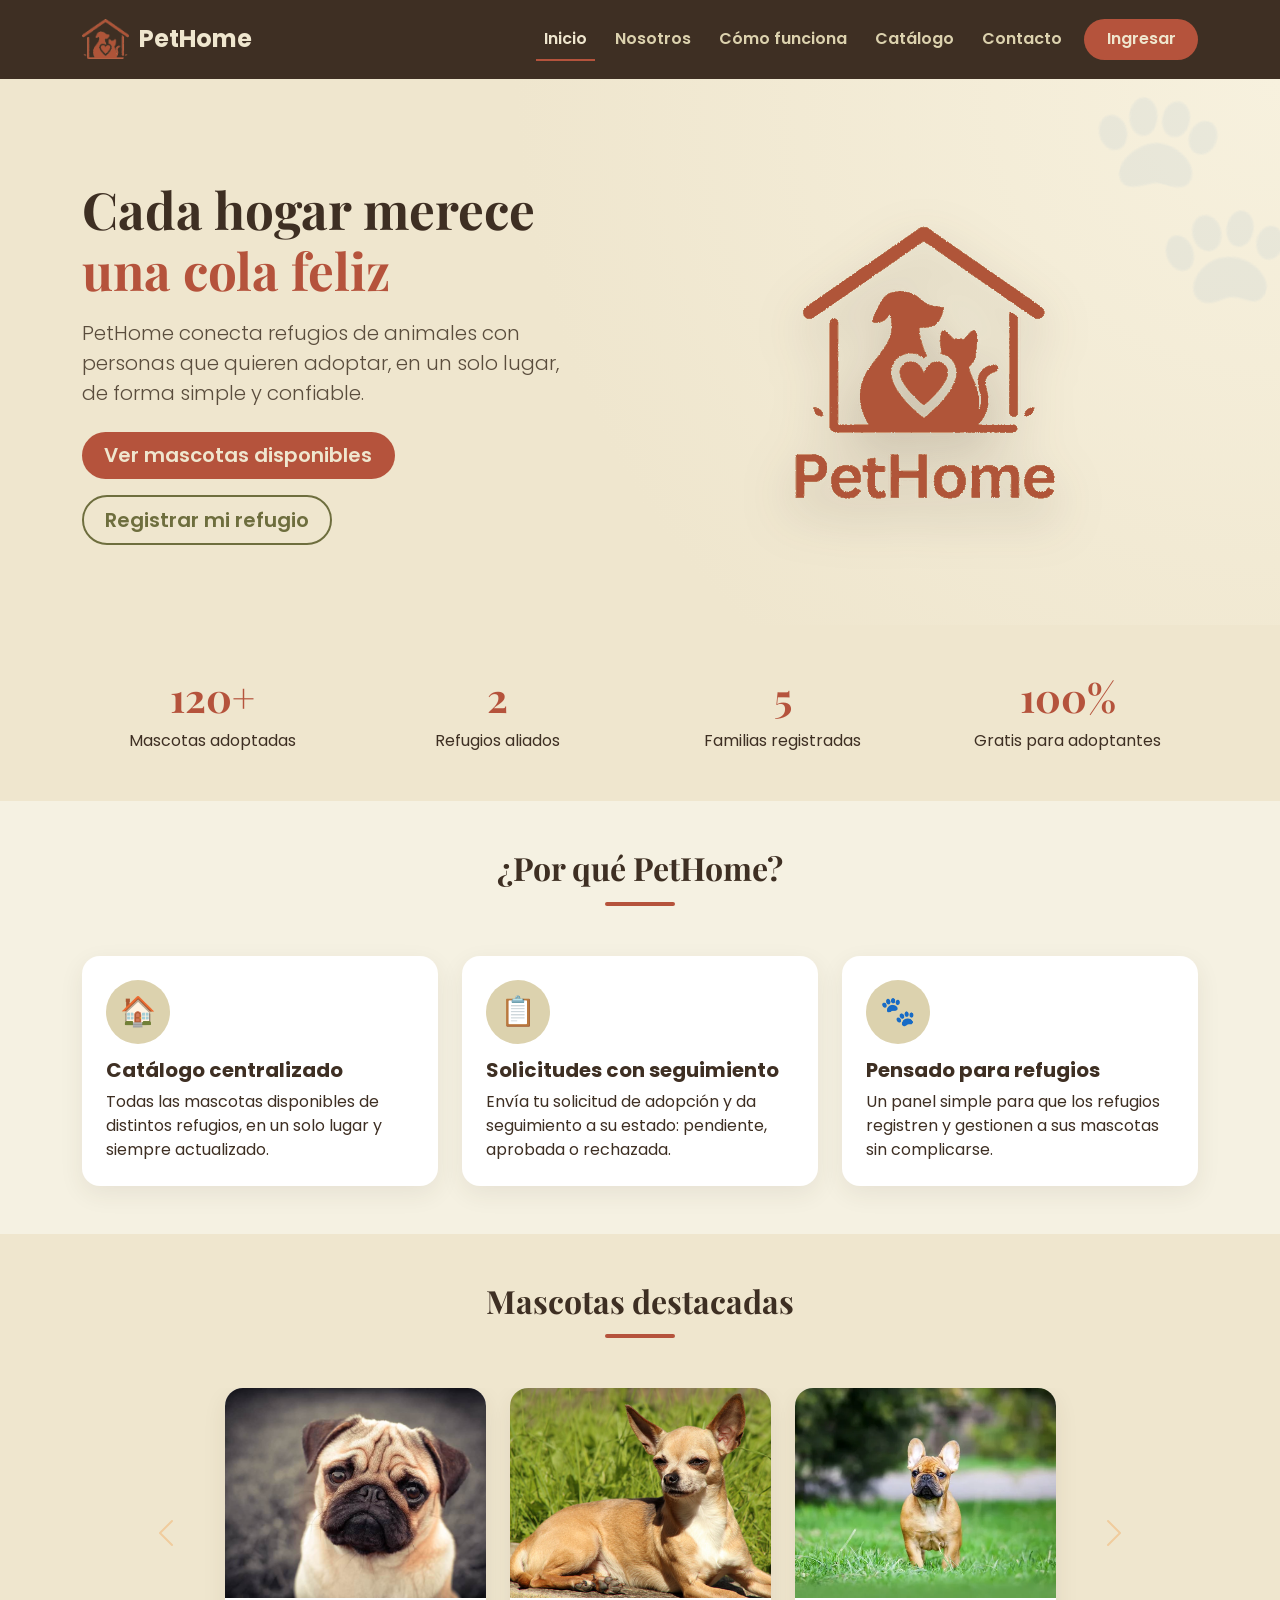
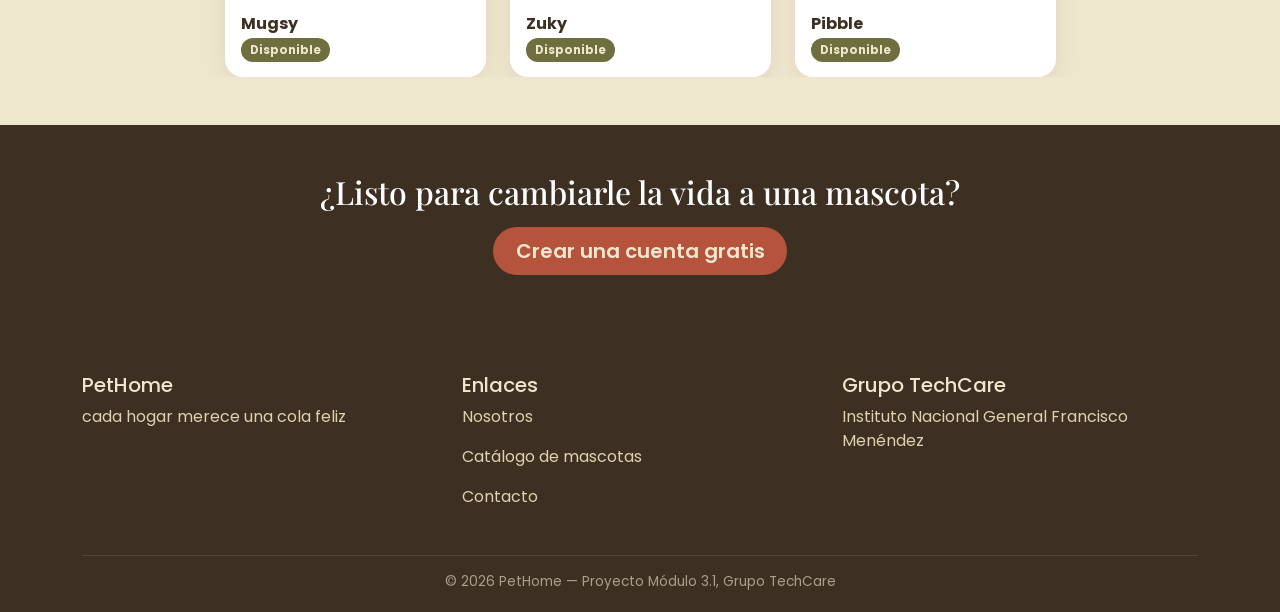
==== index.html @ 0bec8020 "Add files via upload" ====
<!DOCTYPE html>
<html lang="es">
<head>
<meta charset="UTF-8">
<meta name="viewport" content="width=device-width, initial-scale=1.0">
<title>PetHome</title>
<link rel="icon" href="logo-icon.png">
<link href="https://cdn.jsdelivr.net/npm/bootstrap@5.3.3/dist/css/bootstrap.min.css" rel="stylesheet">
<link href="https://fonts.googleapis.com/css2?family=Playfair+Display:wght@700&family=Poppins:wght@400;500;600;700&display=swap" rel="stylesheet">
<link rel="stylesheet" href="style.css">
</head>
<body>

<nav class="navbar navbar-expand-lg navbar-pethome">
  <div class="container">
    <a class="navbar-brand" href="index.html"><img src="logo-icon.png" alt="PetHome">PetHome</a>
    <button class="navbar-toggler" type="button" data-bs-toggle="collapse" data-bs-target="#navMenu">
      <span class="navbar-toggler-icon"></span>
    </button>
    <div class="collapse navbar-collapse" id="navMenu">
      <ul class="navbar-nav ms-auto align-items-lg-center">
        <li class="nav-item"><a class="nav-link active" href="index.html">Inicio</a></li>
        <li class="nav-item"><a class="nav-link" href="nosotros.html">Nosotros</a></li>
        <li class="nav-item"><a class="nav-link" href="como-funciona.html">Cómo funciona</a></li>
        <li class="nav-item"><a class="nav-link" href="catalogo.html">Catálogo</a></li>
        <li class="nav-item"><a class="nav-link" href="contacto.html">Contacto</a></li>
        <li class="nav-item ms-lg-2"><a class="btn btn-cta" href="login.html">Ingresar</a></li>
      </ul>
    </div>
  </div>
</nav>

<section class="hero">
  <div class="container">
    <div class="row align-items-center">
      <div class="col-lg-6 reveal">
        <h1>Cada hogar merece <span class="accent">una cola feliz</span></h1>
        <p class="lead mt-3 mb-4">PetHome conecta refugios de animales con personas que quieren adoptar, en un solo lugar, de forma simple y confiable.</p>
        <div class="d-flex gap-3 flex-wrap">
          <a href="catalogo.html" class="btn btn-cta btn-lg">Ver mascotas disponibles</a>
          <a href="login.html" class="btn btn-outline-pethome btn-lg">Registrar mi refugio</a>
        </div>
      </div>
      <div class="col-lg-6 text-center mt-5 mt-lg-0 reveal">
        <img src="logo-full.png" alt="PetHome" class="hero-logo img-fluid">
      </div>
    </div>
  </div>
</section>

<section class="py-5">
  <div class="container">
    <div class="row text-center g-4">
      <div class="col-6 col-md-3 reveal">
        <h2 class="display-6 fw-bold" style="color:var(--ladrillo)">120+</h2>
        <p class="mb-0">Mascotas adoptadas</p>
      </div>
      <div class="col-6 col-md-3 reveal">
        <h2 class="display-6 fw-bold" style="color:var(--ladrillo)">2</h2>
        <p class="mb-0">Refugios aliados</p>
      </div>
      <div class="col-6 col-md-3 reveal">
        <h2 class="display-6 fw-bold" style="color:var(--ladrillo)">5</h2>
        <p class="mb-0">Familias registradas</p>
      </div>
      <div class="col-6 col-md-3 reveal">
        <h2 class="display-6 fw-bold" style="color:var(--ladrillo)">100%</h2>
        <p class="mb-0">Gratis para adoptantes</p>
      </div>
    </div>
  </div>
</section>

<section class="py-5 bg-oliva-suave">
  <div class="container">
    <div class="section-title reveal">
      <h2>¿Por qué PetHome?</h2>
      <div class="divider"></div>
    </div>
    <div class="row g-4">
      <div class="col-md-4 reveal">
        <div class="card-pethome p-4">
          <div class="icon-circle">🏠</div>
          <h5 class="fw-bold">Catálogo centralizado</h5>
          <p class="mb-0">Todas las mascotas disponibles de distintos refugios, en un solo lugar y siempre actualizado.</p>
        </div>
      </div>
      <div class="col-md-4 reveal">
        <div class="card-pethome p-4">
          <div class="icon-circle">📋</div>
          <h5 class="fw-bold">Solicitudes con seguimiento</h5>
          <p class="mb-0">Envía tu solicitud de adopción y da seguimiento a su estado: pendiente, aprobada o rechazada.</p>
        </div>
      </div>
      <div class="col-md-4 reveal">
        <div class="card-pethome p-4">
          <div class="icon-circle">🐾</div>
          <h5 class="fw-bold">Pensado para refugios</h5>
          <p class="mb-0">Un panel simple para que los refugios registren y gestionen a sus mascotas sin complicarse.</p>
        </div>
      </div>
    </div>
  </div>
</section>

<section class="py-5">
  <div class="container">
    <div class="section-title reveal">
      <h2>Mascotas destacadas</h2>
      <div class="divider"></div>
    </div>
    <div id="carouselMascotas" class="carousel slide reveal" data-bs-ride="carousel">
      <div class="carousel-inner">
        <div class="carousel-item active">
          <div class="row g-4 justify-content-center">
            <div class="col-md-3"><div class="card-pethome"><div class="pet-photo" style="background-image:url('pug.jpg'); background-size:cover; background-position:center;"></div><div class="p-3"><h6 class="fw-bold mb-1">Mugsy</h6><span class="badge-estado badge-disponible">Disponible</span></div></div></div>
            <div class="col-md-3"><div class="card-pethome"><div class="pet-photo" style="background-image:url('chi.jpg'); background-size:cover; background-position:center;"></div><div class="p-3"><h6 class="fw-bold mb-1">Zuky</h6><span class="badge-estado badge-disponible">Disponible</span></div></div></div>
            <div class="col-md-3"><div class="card-pethome"><div class="pet-photo" style="background-image:url('french.jpg'); background-size:cover; background-position:center;"></div><div class="p-3"><h6 class="fw-bold mb-1">Pibble</h6><span class="badge-estado badge-disponible">Disponible</span></div></div></div>
          </div>
        </div>
        <div class="carousel-item">
          <div class="row g-4 justify-content-center">
            <div class="col-md-3"><div class="card-pethome"><div class="pet-photo" style="background-image:url('salchi.jpeg'); background-size:cover; background-position:center;"></div><div class="p-3"><h6 class="fw-bold mb-1">Toby</h6><span class="badge-estado badge-proceso">En proceso</span></div></div></div>
            <div class="col-md-3"><div class="card-pethome"><div class="pet-photo" style="background-image:url('sia.jpg'); background-size:cover; background-position:center;"></div><div class="p-3"><h6 class="fw-bold mb-1">Max</h6><span class="badge-estado badge-adoptado">Adoptado</span></div></div></div>
          </div>
        </div>
      </div>
      <button class="carousel-control-prev" type="button" data-bs-target="#carouselMascotas" data-bs-slide="prev">
        <span class="carousel-control-prev-icon" style="filter:invert(0.4) sepia(1) saturate(2) hue-rotate(-10deg);"></span>
      </button>
      <button class="carousel-control-next" type="button" data-bs-target="#carouselMascotas" data-bs-slide="next">
        <span class="carousel-control-next-icon" style="filter:invert(0.4) sepia(1) saturate(2) hue-rotate(-10deg);"></span>
      </button>
    </div>
  </div>
</section>

<section class="py-5" style="background: var(--cafe);">
  <div class="container text-center reveal">
    <h2 class="text-white mb-3">¿Listo para cambiarle la vida a una mascota?</h2>
    <a href="login.html" class="btn btn-cta btn-lg">Crear una cuenta gratis</a>
  </div>
</section>

<footer class="footer-pethome">
  <div class="container">
    <div class="row g-4">
      <div class="col-md-4">
        <h5>PetHome</h5>
        <p>cada hogar merece una cola feliz</p>
      </div>
      <div class="col-md-4">
        <h5>Enlaces</h5>
        <p><a href="nosotros.html">Nosotros</a></p>
        <p><a href="catalogo.html">Catálogo de mascotas</a></p>
        <p><a href="contacto.html">Contacto</a></p>
      </div>
      <div class="col-md-4">
        <h5>Grupo TechCare</h5>
        <p class="mb-0">Instituto Nacional General Francisco Menéndez</p>
      </div>
    </div>
    <div class="footer-bottom">© 2026 PetHome — Proyecto Módulo 3.1, Grupo TechCare</div>
  </div>
</footer>

<script src="https://cdn.jsdelivr.net/npm/bootstrap@5.3.3/dist/js/bootstrap.bundle.min.js"></script>
<script src="script.js"></script>
</body>
</html>
---- style.css ----
:root {
  --crema: #EFE6CE;
  --oliva: #6E6E3E;
  --ladrillo: #B5533C;
  --cafe: #3E2F23;
  --linea-clara: #DCD2AE;
  --blanco: #FFFFFF;
}

body {
  font-family: 'Poppins', sans-serif;
  background-color: var(--crema);
  color: var(--cafe);
}

h1, h2, h3, h4, .brand-font {
  font-family: 'Playfair Display', Georgia, serif;
}

/* ---------- Navbar ---------- */
.navbar-pethome {
  background-color: var(--cafe);
  padding-top: .9rem;
  padding-bottom: .9rem;
}
.navbar-pethome .navbar-brand {
  color: var(--crema) !important;
  font-weight: 700;
  font-size: 1.5rem;
  display: flex;
  align-items: center;
  gap: 10px;
}
.navbar-pethome .navbar-brand img {
  height: 40px;
}
.navbar-pethome .nav-link {
  color: var(--linea-clara) !important;
  font-weight: 600;
  margin: 0 6px;
  position: relative;
  transition: color .25s ease;
}
.navbar-pethome .nav-link::after {
  content: "";
  position: absolute;
  left: 0; bottom: -2px;
  width: 0%;
  height: 2px;
  background: var(--ladrillo);
  transition: width .3s ease;
}
.navbar-pethome .nav-link:hover {
  color: var(--crema) !important;
}
.navbar-pethome .nav-link:hover::after,
.navbar-pethome .nav-link.active::after {
  width: 100%;
}
.navbar-pethome .nav-link.active {
  color: var(--crema) !important;
}
.btn-cta {
  background-color: var(--ladrillo);
  color: var(--crema);
  border: none;
  font-weight: 600;
  padding: .55rem 1.4rem;
  border-radius: 30px;
  transition: transform .25s ease, box-shadow .25s ease, background-color .25s ease;
}
.btn-cta:hover {
  background-color: #9c4632;
  color: var(--crema);
  transform: translateY(-3px);
  box-shadow: 0 10px 20px rgba(181, 83, 60, 0.35);
}
.btn-outline-pethome {
  border: 2px solid var(--oliva);
  color: var(--oliva);
  font-weight: 600;
  border-radius: 30px;
  padding: .5rem 1.3rem;
  transition: all .25s ease;
  background: transparent;
}
.btn-outline-pethome:hover {
  background-color: var(--oliva);
  color: var(--crema);
  transform: translateY(-3px);
}

/* ---------- Hero ---------- */
.hero {
  background: radial-gradient(circle at top right, #f7f1de 0%, var(--crema) 55%);
  padding: 100px 0 80px;
  position: relative;
  overflow: hidden;
}
.hero::before {
  content: "🐾";
  position: absolute;
  font-size: 12rem;
  opacity: .05;
  right: -30px;
  top: -30px;
  transform: rotate(15deg);
}
.hero h1 {
  font-size: 3.2rem;
  font-weight: 700;
  color: var(--cafe);
}
.hero .accent {
  color: var(--ladrillo);
}
.hero p.lead {
  color: #5a4d3d;
  max-width: 480px;
}
.hero img.hero-logo {
  max-width: 340px;
  filter: drop-shadow(0 20px 25px rgba(62,47,35,.25));
  animation: float 4s ease-in-out infinite;
}
@keyframes float {
  0%, 100% { transform: translateY(0px); }
  50% { transform: translateY(-14px); }
}

/* ---------- Sections ---------- */
.section-title {
  text-align: center;
  margin-bottom: 50px;
}
.section-title h2 {
  font-weight: 700;
  color: var(--cafe);
}
.section-title .divider {
  width: 70px;
  height: 4px;
  background: var(--ladrillo);
  margin: 14px auto 0;
  border-radius: 4px;
}
.bg-oliva-suave { background-color: #f5f1e2; }

/* ---------- Cards ---------- */
.card-pethome {
  background: var(--blanco);
  border: none;
  border-radius: 18px;
  box-shadow: 0 8px 24px rgba(62,47,35,.08);
  transition: transform .3s ease, box-shadow .3s ease;
  overflow: hidden;
  height: 100%;
}
.card-pethome:hover {
  transform: translateY(-10px);
  box-shadow: 0 18px 34px rgba(62,47,35,.18);
}
.card-pethome .icon-circle {
  width: 64px; height: 64px;
  border-radius: 50%;
  background: var(--linea-clara);
  display: flex; align-items: center; justify-content: center;
  font-size: 1.8rem;
  margin-bottom: 14px;
}
.badge-estado {
  font-size: .72rem;
  font-weight: 700;
  padding: .35em .8em;
  border-radius: 20px;
}
.badge-disponible { background: var(--oliva); color: var(--crema); }
.badge-proceso { background: var(--ladrillo); color: var(--crema); }
.badge-adoptado { background: #8a8370; color: var(--crema); }

.pet-photo {
  height: 210px;
  background-size: cover;
  background-position: center;
}

/* ---------- Team ---------- */
.team-avatar {
  width: 110px; height: 110px;
  border-radius: 50%;
  background: var(--linea-clara);
  display: flex; align-items: center; justify-content: center;
  font-size: 2.2rem;
  color: var(--ladrillo);
  margin: 0 auto 16px;
  border: 4px solid var(--blanco);
  box-shadow: 0 8px 20px rgba(62,47,35,.15);
}

/* ---------- Timeline (Cómo funciona) ---------- */
.timeline-step {
  position: relative;
  padding-left: 70px;
  margin-bottom: 40px;
}
.timeline-step .step-number {
  position: absolute;
  left: 0; top: 0;
  width: 50px; height: 50px;
  border-radius: 50%;
  background: var(--ladrillo);
  color: var(--crema);
  display: flex; align-items: center; justify-content: center;
  font-weight: 700;
  font-size: 1.3rem;
  box-shadow: 0 8px 16px rgba(181,83,60,.35);
}
.timeline-step:not(:last-child)::before {
  content: "";
  position: absolute;
  left: 24px; top: 50px;
  width: 2px; height: calc(100% + 5px);
  background: var(--linea-clara);
}

/* ---------- Auth (login/registro) ---------- */
.auth-wrapper {
  min-height: calc(100vh - 76px);
  display: flex;
  align-items: center;
  justify-content: center;
  padding: 60px 15px;
  background: radial-gradient(circle at top left, #f7f1de 0%, var(--crema) 60%);
}
.auth-card {
  background: var(--blanco);
  border-radius: 22px;
  box-shadow: 0 20px 45px rgba(62,47,35,.18);
  overflow: hidden;
  max-width: 900px;
  width: 100%;
}
.auth-side {
  background: linear-gradient(160deg, var(--oliva), #565a30);
  color: var(--crema);
  padding: 50px 40px;
  display: flex;
  flex-direction: column;
  justify-content: center;
  align-items: center;
  text-align: center;
}
.auth-side img { max-width: 160px; margin-bottom: 20px; }
.auth-form-side { padding: 50px 40px; }
.nav-pills-auth .nav-link {
  color: var(--cafe);
  font-weight: 600;
  border-radius: 30px;
}
.nav-pills-auth .nav-link.active {
  background-color: var(--ladrillo) !important;
  color: var(--crema) !important;
}
.form-control-pethome {
  border-radius: 12px;
  border: 1.5px solid var(--linea-clara);
  padding: .65rem 1rem;
}
.form-control-pethome:focus {
  border-color: var(--oliva);
  box-shadow: 0 0 0 .2rem rgba(110,110,62,.15);
}
.role-choice {
  border: 2px solid var(--linea-clara);
  border-radius: 14px;
  padding: 14px;
  cursor: pointer;
  transition: all .2s ease;
  text-align: center;
}
.role-choice.active, .role-choice:hover {
  border-color: var(--ladrillo);
  background: #fbf3ee;
}

/* ---------- Footer ---------- */
footer.footer-pethome {
  background: var(--cafe);
  color: var(--linea-clara);
  padding: 50px 0 20px;
}
footer.footer-pethome h5 { color: var(--crema); }
footer.footer-pethome a { color: var(--linea-clara); text-decoration: none; }
footer.footer-pethome a:hover { color: var(--crema); }
.footer-bottom {
  border-top: 1px solid rgba(255,255,255,.1);
  margin-top: 30px;
  padding-top: 16px;
  font-size: .85rem;
  text-align: center;
  color: #a89f8c;
}

/* ---------- Scroll reveal ---------- */
.reveal {
  opacity: 0;
  transform: translateY(30px);
  transition: opacity .7s ease, transform .7s ease;
}
.reveal.is-visible {
  opacity: 1;
  transform: translateY(0);
}

/* ---------- Filter buttons (catálogo) ---------- */
.filtro-btn {
  border: 2px solid var(--oliva);
  color: var(--oliva);
  background: transparent;
  border-radius: 30px;
  padding: .4rem 1.2rem;
  font-weight: 600;
  margin: 0 5px 10px;
  transition: all .2s ease;
}
.filtro-btn.active, .filtro-btn:hover {
  background: var(--oliva);
  color: var(--crema);
}

/* ---------- FAQ ---------- */
.accordion-pethome .accordion-button {
  font-weight: 600;
  color: var(--cafe);
  background-color: var(--blanco);
}
.accordion-pethome .accordion-button:not(.collapsed) {
  background-color: var(--linea-clara);
  color: var(--cafe);
}
.accordion-pethome .accordion-button:focus { box-shadow: none; }
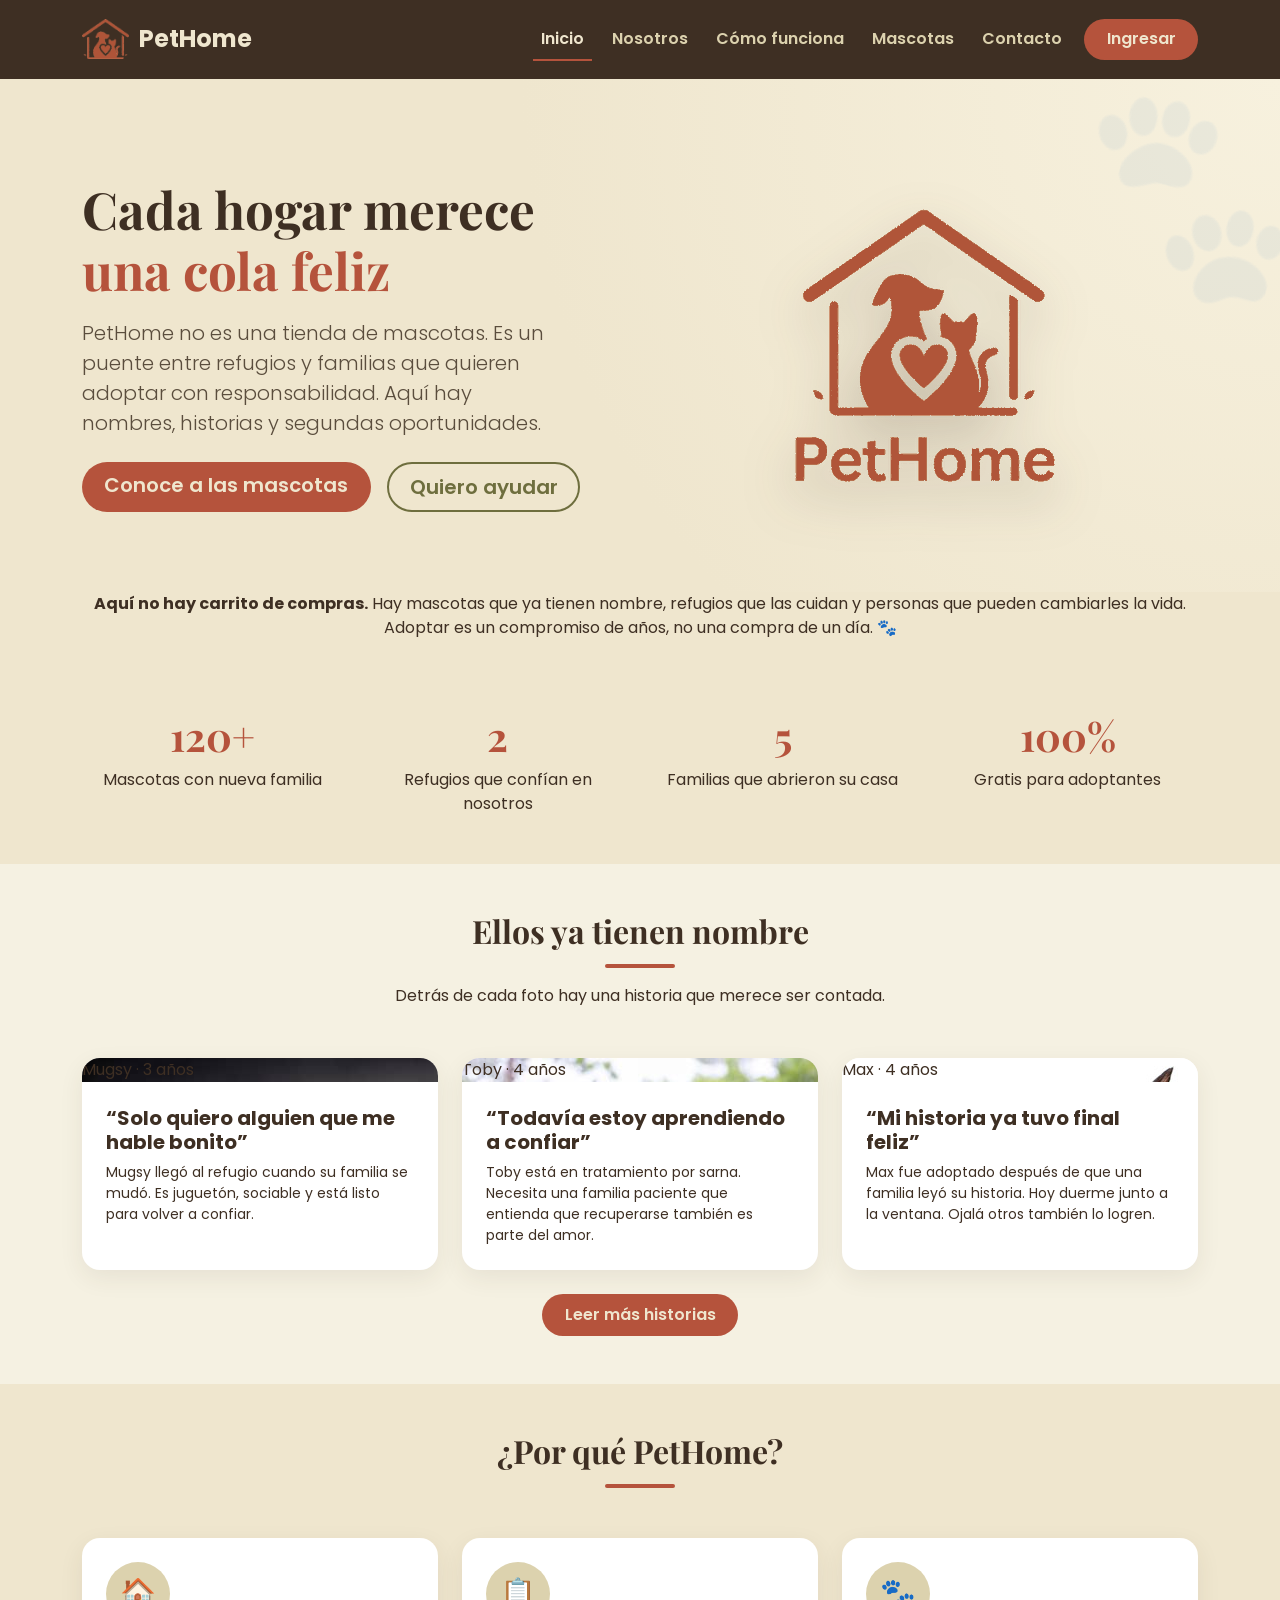
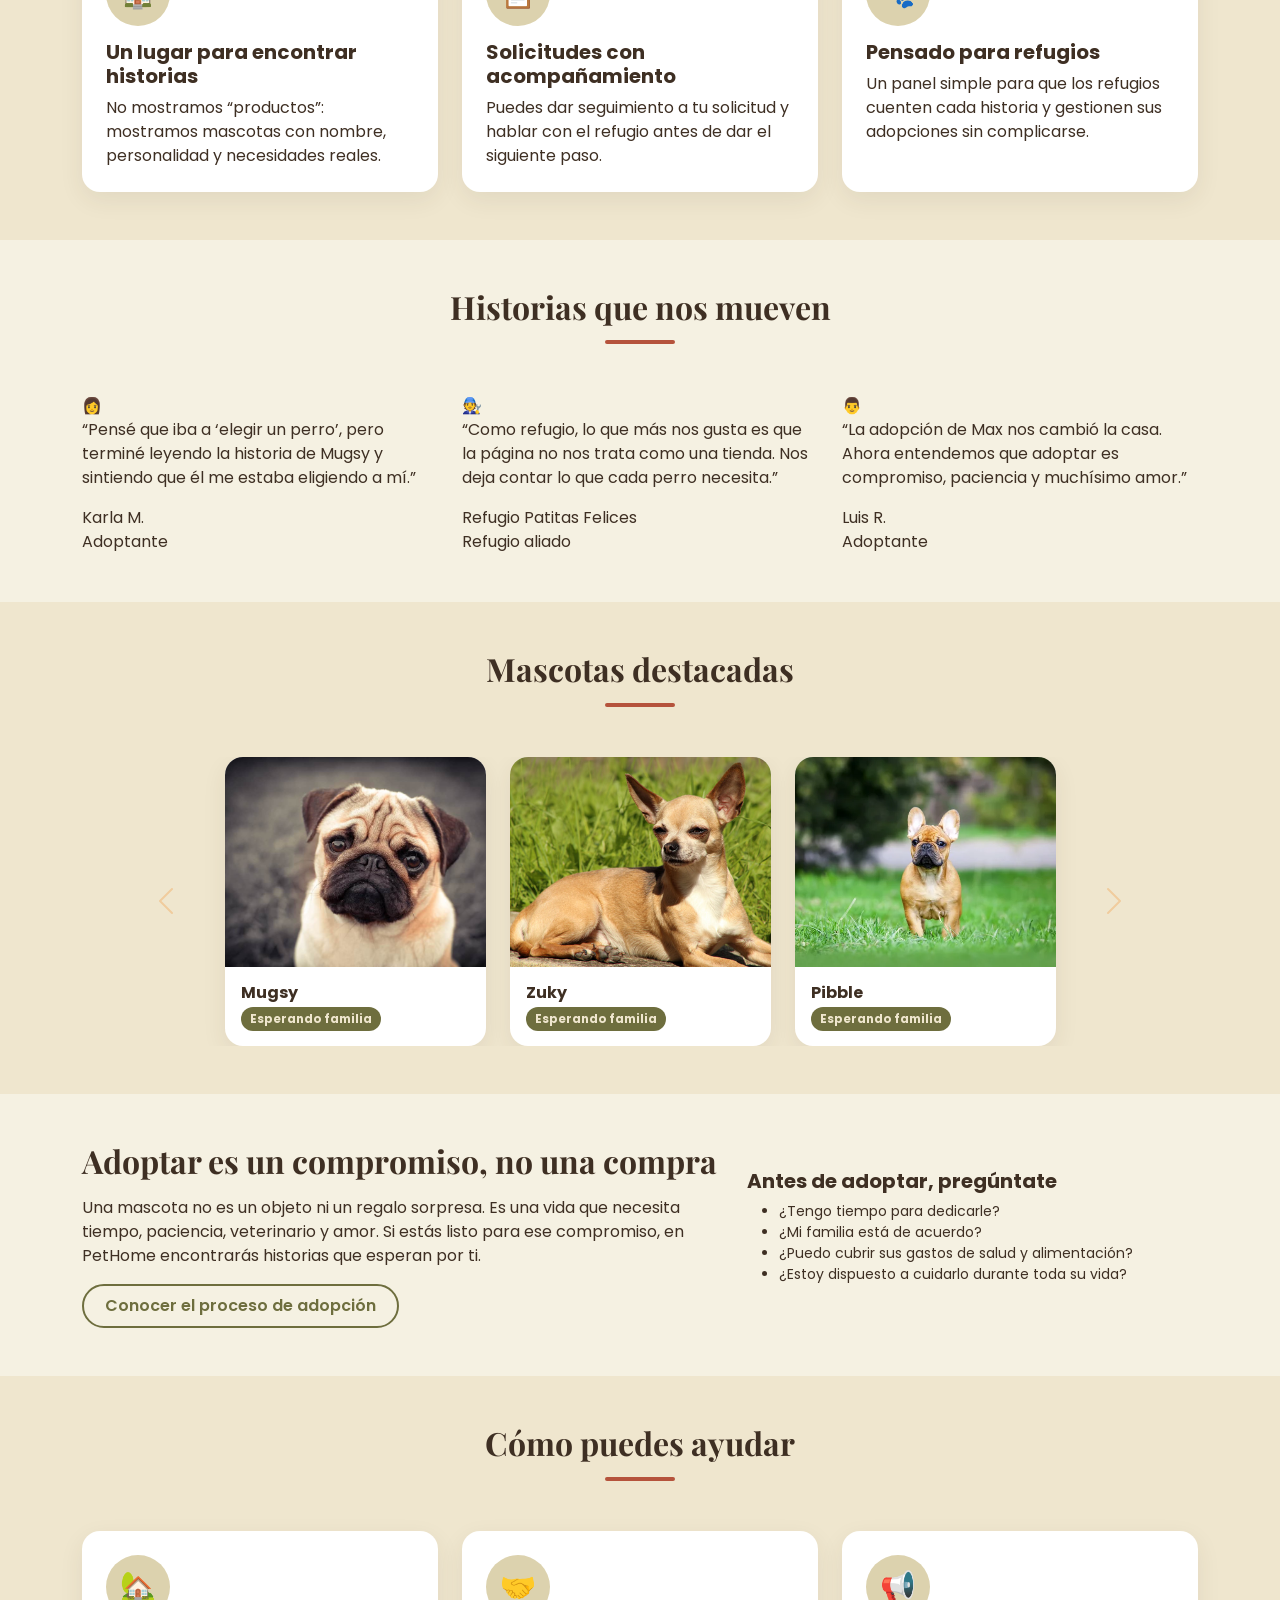
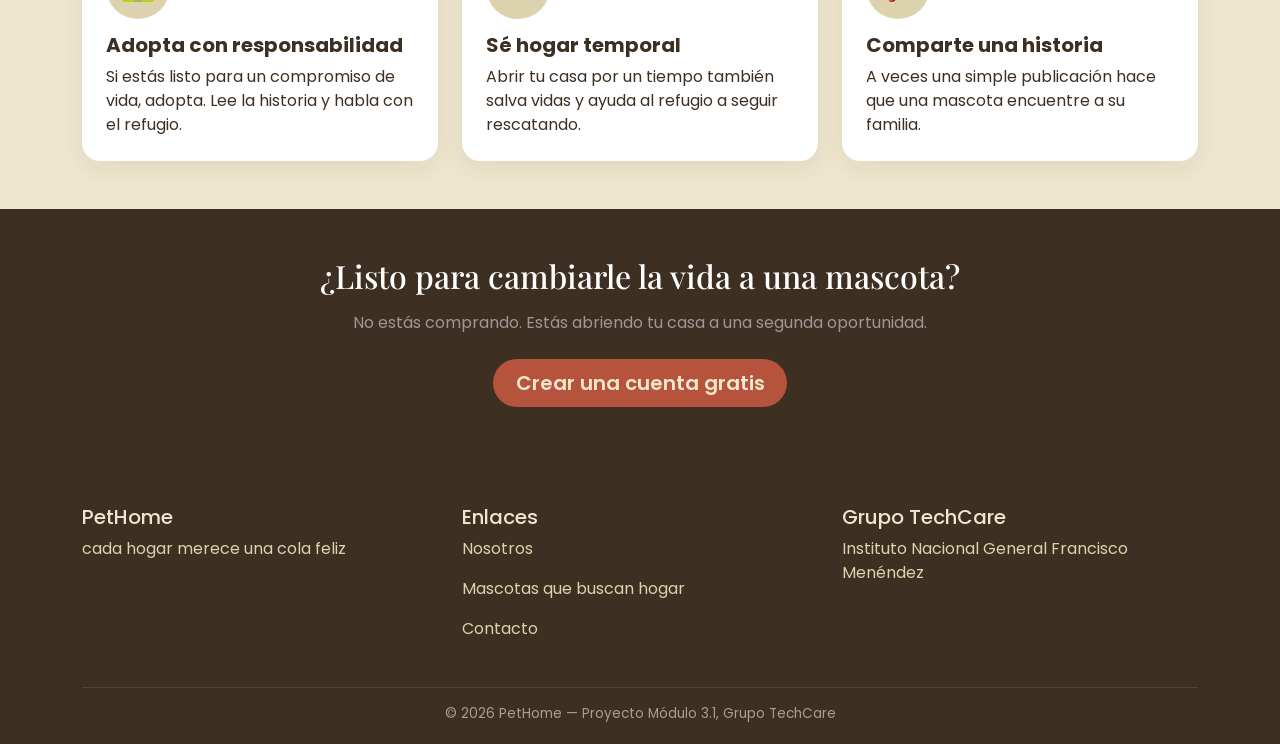
==== commit 7c61c0a4: "Update index.html" ====
--- a/index.html
+++ b/index.html
@@ -22,7 +22,7 @@
         <li class="nav-item"><a class="nav-link active" href="index.html">Inicio</a></li>
         <li class="nav-item"><a class="nav-link" href="nosotros.html">Nosotros</a></li>
         <li class="nav-item"><a class="nav-link" href="como-funciona.html">Cómo funciona</a></li>
-        <li class="nav-item"><a class="nav-link" href="catalogo.html">Catálogo</a></li>
+        <li class="nav-item"><a class="nav-link" href="catalogo.html">Mascotas</a></li>
         <li class="nav-item"><a class="nav-link" href="contacto.html">Contacto</a></li>
         <li class="nav-item ms-lg-2"><a class="btn btn-cta" href="login.html">Ingresar</a></li>
       </ul>
@@ -35,15 +35,27 @@
     <div class="row align-items-center">
       <div class="col-lg-6 reveal">
         <h1>Cada hogar merece <span class="accent">una cola feliz</span></h1>
-        <p class="lead mt-3 mb-4">PetHome conecta refugios de animales con personas que quieren adoptar, en un solo lugar, de forma simple y confiable.</p>
+        <p class="lead mt-3 mb-4">
+          PetHome no es una tienda de mascotas. Es un puente entre refugios y familias que quieren adoptar con responsabilidad.
+          Aquí hay nombres, historias y segundas oportunidades.
+        </p>
         <div class="d-flex gap-3 flex-wrap">
-          <a href="catalogo.html" class="btn btn-cta btn-lg">Ver mascotas disponibles</a>
-          <a href="login.html" class="btn btn-outline-pethome btn-lg">Registrar mi refugio</a>
+          <a href="catalogo.html" class="btn btn-cta btn-lg">Conoce a las mascotas</a>
+          <a href="contacto.html" class="btn btn-outline-pethome btn-lg">Quiero ayudar</a>
         </div>
       </div>
       <div class="col-lg-6 text-center mt-5 mt-lg-0 reveal">
         <img src="logo-full.png" alt="PetHome" class="hero-logo img-fluid">
       </div>
+    </div>
+  </div>
+</section>
+
+<section class="pb-4">
+  <div class="container reveal">
+    <div class="human-strip text-center">
+      <strong>Aquí no hay carrito de compras.</strong> Hay mascotas que ya tienen nombre, refugios que las cuidan
+      y personas que pueden cambiarles la vida. Adoptar es un compromiso de años, no una compra de un día. 🐾
     </div>
   </div>
 </section>
@@ -53,15 +65,15 @@
     <div class="row text-center g-4">
       <div class="col-6 col-md-3 reveal">
         <h2 class="display-6 fw-bold" style="color:var(--ladrillo)">120+</h2>
-        <p class="mb-0">Mascotas adoptadas</p>
+        <p class="mb-0">Mascotas con nueva familia</p>
       </div>
       <div class="col-6 col-md-3 reveal">
         <h2 class="display-6 fw-bold" style="color:var(--ladrillo)">2</h2>
-        <p class="mb-0">Refugios aliados</p>
+        <p class="mb-0">Refugios que confían en nosotros</p>
       </div>
       <div class="col-6 col-md-3 reveal">
         <h2 class="display-6 fw-bold" style="color:var(--ladrillo)">5</h2>
-        <p class="mb-0">Familias registradas</p>
+        <p class="mb-0">Familias que abrieron su casa</p>
       </div>
       <div class="col-6 col-md-3 reveal">
         <h2 class="display-6 fw-bold" style="color:var(--ladrillo)">100%</h2>
@@ -74,6 +86,58 @@
 <section class="py-5 bg-oliva-suave">
   <div class="container">
     <div class="section-title reveal">
+      <h2>Ellos ya tienen nombre</h2>
+      <div class="divider"></div>
+      <p class="texto-humano mt-3">Detrás de cada foto hay una historia que merece ser contada.</p>
+    </div>
+
+    <div class="row g-4">
+      <div class="col-md-4 reveal">
+        <div class="card-pethome story-card">
+          <div class="story-photo" style="background-image:url('pug.jpg');">
+            <span class="story-label">Mugsy · 3 años</span>
+          </div>
+          <div class="p-4">
+            <h5 class="fw-bold">“Solo quiero alguien que me hable bonito”</h5>
+            <p class="small mb-0">Mugsy llegó al refugio cuando su familia se mudó. Es juguetón, sociable y está listo para volver a confiar.</p>
+          </div>
+        </div>
+      </div>
+
+      <div class="col-md-4 reveal">
+        <div class="card-pethome story-card">
+          <div class="story-photo" style="background-image:url('salchi.jpeg');">
+            <span class="story-label">Toby · 4 años</span>
+          </div>
+          <div class="p-4">
+            <h5 class="fw-bold">“Todavía estoy aprendiendo a confiar”</h5>
+            <p class="small mb-0">Toby está en tratamiento por sarna. Necesita una familia paciente que entienda que recuperarse también es parte del amor.</p>
+          </div>
+        </div>
+      </div>
+
+      <div class="col-md-4 reveal">
+        <div class="card-pethome story-card">
+          <div class="story-photo" style="background-image:url('sia.jpg');">
+            <span class="story-label">Max · 4 años</span>
+          </div>
+          <div class="p-4">
+            <h5 class="fw-bold">“Mi historia ya tuvo final feliz”</h5>
+            <p class="small mb-0">Max fue adoptado después de que una familia leyó su historia. Hoy duerme junto a la ventana. Ojalá otros también lo logren.</p>
+          </div>
+        </div>
+      </div>
+    </div>
+
+    <div class="text-center mt-4 reveal">
+      <a href="catalogo.html" class="btn btn-cta">Leer más historias</a>
+    </div>
+  </div>
+</section>
+
+<section class="py-5">
+  <div class="container">
+    <div class="section-title reveal">
       <h2>¿Por qué PetHome?</h2>
       <div class="divider"></div>
     </div>
@@ -81,22 +145,57 @@
       <div class="col-md-4 reveal">
         <div class="card-pethome p-4">
           <div class="icon-circle">🏠</div>
-          <h5 class="fw-bold">Catálogo centralizado</h5>
-          <p class="mb-0">Todas las mascotas disponibles de distintos refugios, en un solo lugar y siempre actualizado.</p>
+          <h5 class="fw-bold">Un lugar para encontrar historias</h5>
+          <p class="mb-0">No mostramos “productos”: mostramos mascotas con nombre, personalidad y necesidades reales.</p>
         </div>
       </div>
       <div class="col-md-4 reveal">
         <div class="card-pethome p-4">
           <div class="icon-circle">📋</div>
-          <h5 class="fw-bold">Solicitudes con seguimiento</h5>
-          <p class="mb-0">Envía tu solicitud de adopción y da seguimiento a su estado: pendiente, aprobada o rechazada.</p>
+          <h5 class="fw-bold">Solicitudes con acompañamiento</h5>
+          <p class="mb-0">Puedes dar seguimiento a tu solicitud y hablar con el refugio antes de dar el siguiente paso.</p>
         </div>
       </div>
       <div class="col-md-4 reveal">
         <div class="card-pethome p-4">
           <div class="icon-circle">🐾</div>
           <h5 class="fw-bold">Pensado para refugios</h5>
-          <p class="mb-0">Un panel simple para que los refugios registren y gestionen a sus mascotas sin complicarse.</p>
+          <p class="mb-0">Un panel simple para que los refugios cuenten cada historia y gestionen sus adopciones sin complicarse.</p>
+        </div>
+      </div>
+    </div>
+  </div>
+</section>
+
+<section class="py-5 bg-oliva-suave">
+  <div class="container">
+    <div class="section-title reveal">
+      <h2>Historias que nos mueven</h2>
+      <div class="divider"></div>
+    </div>
+    <div class="row g-4">
+      <div class="col-md-4 reveal">
+        <div class="testimonial-card">
+          <div class="avatar-emoji">👩</div>
+          <p>“Pensé que iba a ‘elegir un perro’, pero terminé leyendo la historia de Mugsy y sintiendo que él me estaba eligiendo a mí.”</p>
+          <div class="nombre">Karla M.</div>
+          <div class="rol">Adoptante</div>
+        </div>
+      </div>
+      <div class="col-md-4 reveal">
+        <div class="testimonial-card">
+          <div class="avatar-emoji">🧑‍🔧</div>
+          <p>“Como refugio, lo que más nos gusta es que la página no nos trata como una tienda. Nos deja contar lo que cada perro necesita.”</p>
+          <div class="nombre">Refugio Patitas Felices</div>
+          <div class="rol">Refugio aliado</div>
+        </div>
+      </div>
+      <div class="col-md-4 reveal">
+        <div class="testimonial-card">
+          <div class="avatar-emoji">👨</div>
+          <p>“La adopción de Max nos cambió la casa. Ahora entendemos que adoptar es compromiso, paciencia y muchísimo amor.”</p>
+          <div class="nombre">Luis R.</div>
+          <div class="rol">Adoptante</div>
         </div>
       </div>
     </div>
@@ -113,15 +212,55 @@
       <div class="carousel-inner">
         <div class="carousel-item active">
           <div class="row g-4 justify-content-center">
-            <div class="col-md-3"><div class="card-pethome"><div class="pet-photo" style="background-image:url('pug.jpg'); background-size:cover; background-position:center;"></div><div class="p-3"><h6 class="fw-bold mb-1">Mugsy</h6><span class="badge-estado badge-disponible">Disponible</span></div></div></div>
-            <div class="col-md-3"><div class="card-pethome"><div class="pet-photo" style="background-image:url('chi.jpg'); background-size:cover; background-position:center;"></div><div class="p-3"><h6 class="fw-bold mb-1">Zuky</h6><span class="badge-estado badge-disponible">Disponible</span></div></div></div>
-            <div class="col-md-3"><div class="card-pethome"><div class="pet-photo" style="background-image:url('french.jpg'); background-size:cover; background-position:center;"></div><div class="p-3"><h6 class="fw-bold mb-1">Pibble</h6><span class="badge-estado badge-disponible">Disponible</span></div></div></div>
+            <div class="col-md-3">
+              <div class="card-pethome">
+                <div class="pet-photo" style="background-image:url('pug.jpg');"></div>
+                <div class="p-3">
+                  <h6 class="fw-bold mb-1">Mugsy</h6>
+                  <span class="badge-estado badge-disponible">Esperando familia</span>
+                </div>
+              </div>
+            </div>
+            <div class="col-md-3">
+              <div class="card-pethome">
+                <div class="pet-photo" style="background-image:url('chi.jpg');"></div>
+                <div class="p-3">
+                  <h6 class="fw-bold mb-1">Zuky</h6>
+                  <span class="badge-estado badge-disponible">Esperando familia</span>
+                </div>
+              </div>
+            </div>
+            <div class="col-md-3">
+              <div class="card-pethome">
+                <div class="pet-photo" style="background-image:url('french.jpg');"></div>
+                <div class="p-3">
+                  <h6 class="fw-bold mb-1">Pibble</h6>
+                  <span class="badge-estado badge-disponible">Esperando familia</span>
+                </div>
+              </div>
+            </div>
           </div>
         </div>
         <div class="carousel-item">
           <div class="row g-4 justify-content-center">
-            <div class="col-md-3"><div class="card-pethome"><div class="pet-photo" style="background-image:url('salchi.jpeg'); background-size:cover; background-position:center;"></div><div class="p-3"><h6 class="fw-bold mb-1">Toby</h6><span class="badge-estado badge-proceso">En proceso</span></div></div></div>
-            <div class="col-md-3"><div class="card-pethome"><div class="pet-photo" style="background-image:url('sia.jpg'); background-size:cover; background-position:center;"></div><div class="p-3"><h6 class="fw-bold mb-1">Max</h6><span class="badge-estado badge-adoptado">Adoptado</span></div></div></div>
+            <div class="col-md-3">
+              <div class="card-pethome">
+                <div class="pet-photo" style="background-image:url('salchi.jpeg');"></div>
+                <div class="p-3">
+                  <h6 class="fw-bold mb-1">Toby</h6>
+                  <span class="badge-estado badge-proceso">En tratamiento</span>
+                </div>
+              </div>
+            </div>
+            <div class="col-md-3">
+              <div class="card-pethome">
+                <div class="pet-photo" style="background-image:url('sia.jpg');"></div>
+                <div class="p-3">
+                  <h6 class="fw-bold mb-1">Max</h6>
+                  <span class="badge-estado badge-adoptado">Ya tiene familia</span>
+                </div>
+              </div>
+            </div>
           </div>
         </div>
       </div>
@@ -135,9 +274,68 @@
   </div>
 </section>
 
+<section class="py-5 bg-oliva-suave">
+  <div class="container">
+    <div class="row g-4 align-items-center">
+      <div class="col-lg-7 reveal">
+        <h2 class="fw-bold mb-3">Adoptar es un compromiso, no una compra</h2>
+        <p class="mb-3">
+          Una mascota no es un objeto ni un regalo sorpresa. Es una vida que necesita tiempo, paciencia, veterinario y amor.
+          Si estás listo para ese compromiso, en PetHome encontrarás historias que esperan por ti.
+        </p>
+        <a href="como-funciona.html" class="btn btn-outline-pethome">Conocer el proceso de adopción</a>
+      </div>
+      <div class="col-lg-5 reveal">
+        <div class="compromiso-box">
+          <h5 class="fw-bold">Antes de adoptar, pregúntate</h5>
+          <ul class="check-list small">
+            <li>¿Tengo tiempo para dedicarle?</li>
+            <li>¿Mi familia está de acuerdo?</li>
+            <li>¿Puedo cubrir sus gastos de salud y alimentación?</li>
+            <li>¿Estoy dispuesto a cuidarlo durante toda su vida?</li>
+          </ul>
+        </div>
+      </div>
+    </div>
+  </div>
+</section>
+
+<section class="py-5">
+  <div class="container">
+    <div class="section-title reveal">
+      <h2>Cómo puedes ayudar</h2>
+      <div class="divider"></div>
+    </div>
+    <div class="row g-4">
+      <div class="col-md-4 reveal">
+        <div class="card-pethome p-4">
+          <div class="icon-circle">🏡</div>
+          <h5 class="fw-bold">Adopta con responsabilidad</h5>
+          <p class="mb-0">Si estás listo para un compromiso de vida, adopta. Lee la historia y habla con el refugio.</p>
+        </div>
+      </div>
+      <div class="col-md-4 reveal">
+        <div class="card-pethome p-4">
+          <div class="icon-circle">🤝</div>
+          <h5 class="fw-bold">Sé hogar temporal</h5>
+          <p class="mb-0">Abrir tu casa por un tiempo también salva vidas y ayuda al refugio a seguir rescatando.</p>
+        </div>
+      </div>
+      <div class="col-md-4 reveal">
+        <div class="card-pethome p-4">
+          <div class="icon-circle">📢</div>
+          <h5 class="fw-bold">Comparte una historia</h5>
+          <p class="mb-0">A veces una simple publicación hace que una mascota encuentre a su familia.</p>
+        </div>
+      </div>
+    </div>
+  </div>
+</section>
+
 <section class="py-5" style="background: var(--cafe);">
   <div class="container text-center reveal">
     <h2 class="text-white mb-3">¿Listo para cambiarle la vida a una mascota?</h2>
+    <p class="text-white-50 mb-4">No estás comprando. Estás abriendo tu casa a una segunda oportunidad.</p>
     <a href="login.html" class="btn btn-cta btn-lg">Crear una cuenta gratis</a>
   </div>
 </section>
@@ -152,7 +350,7 @@
       <div class="col-md-4">
         <h5>Enlaces</h5>
         <p><a href="nosotros.html">Nosotros</a></p>
-        <p><a href="catalogo.html">Catálogo de mascotas</a></p>
+        <p><a href="catalogo.html">Mascotas que buscan hogar</a></p>
         <p><a href="contacto.html">Contacto</a></p>
       </div>
       <div class="col-md-4">
@@ -167,4 +365,4 @@
 <script src="https://cdn.jsdelivr.net/npm/bootstrap@5.3.3/dist/js/bootstrap.bundle.min.js"></script>
 <script src="script.js"></script>
 </body>
-</html>+</html>
